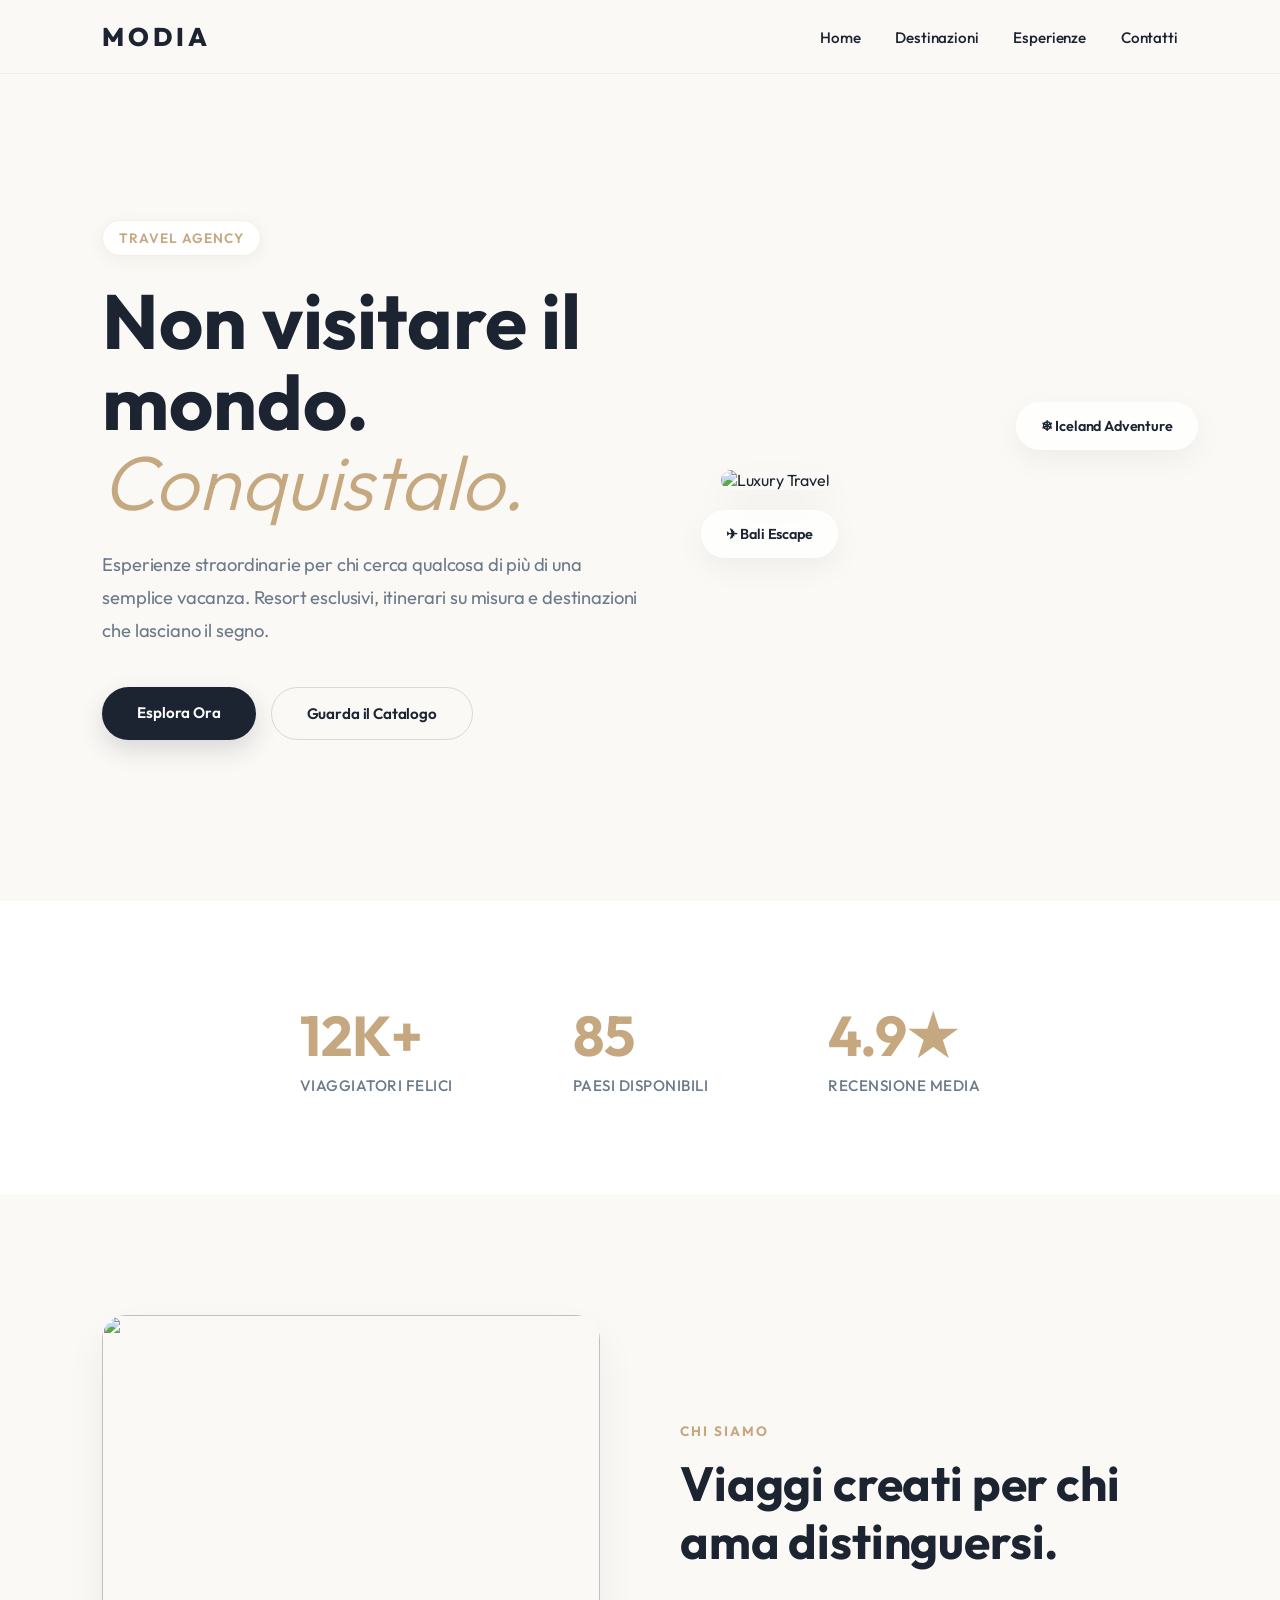
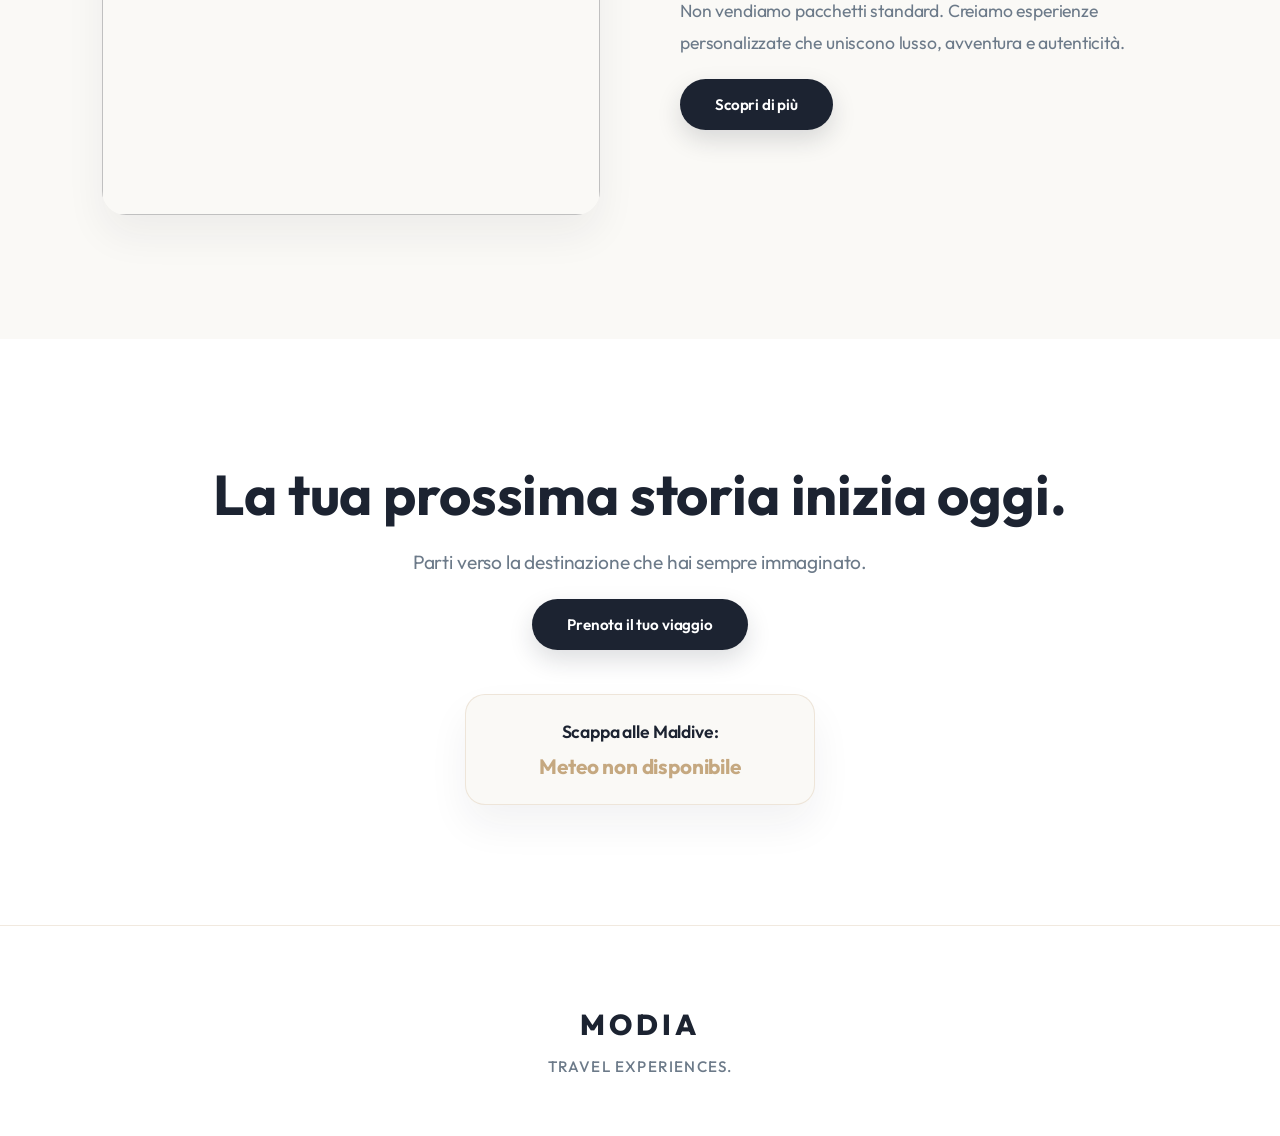
==== index.html @ ba81bed4 "Sito Modia Travel Agency" ====
<!doctype html>
<html lang="it">
  <head>
    <meta charset="UTF-8" />
    <meta name="viewport" content="width=device-width, initial-scale=1.0" />
    <title>MODIA Travel Agency</title>
    <link rel="stylesheet" href="style.css" />
    <link rel="preconnect" href="https://fonts.googleapis.com" />
    <link
      href="https://fonts.googleapis.com/css2?family=Outfit:wght@300;400;500;600;700;800&display=swap"
      rel="stylesheet"
    />
  </head>

  <body>
    <nav>
      <div class="logo">MODIA</div>

      <ul>
        <li><a href="index.html">Home</a></li>
        <li><a href="destinazioni.html">Destinazioni</a></li>
        <li><a href="#">Esperienze</a></li>
        <li><a href="#">Contatti</a></li>
      </ul>
    </nav>

    <section class="hero">
      <div class="hero-text">
        <span class="badge"> Travel Agency </span>

        <h1>
          Non visitare il mondo.
          <span>Conquistalo.</span>
        </h1>

        <p>
          Esperienze straordinarie per chi cerca qualcosa di più di una semplice
          vacanza. Resort esclusivi, itinerari su misura e destinazioni che
          lasciano il segno.
        </p>

        <div class="hero-buttons">
          <a href="destinazioni.html" class="btn-primary"> Esplora Ora </a>

          <a href="#" class="btn-secondary"> Guarda il Catalogo </a>
        </div>
      </div>

      <div class="hero-image">
        <div class="floating-card top">✈ Bali Escape</div>

        <div class="floating-card bottom">❄ Iceland Adventure</div>

        <img
          src="https://images.unsplash.com/photo-1507525428034-b723cf961d3e?w=1200"
          alt="Luxury Travel"
        />
      </div>
    </section>

    <section class="stats">
      <div>
        <h2>12K+</h2>
        <p>Viaggiatori Felici</p>
      </div>

      <div>
        <h2>85</h2>
        <p>Paesi Disponibili</p>
      </div>

      <div>
        <h2>4.9★</h2>
        <p>Recensione Media</p>
      </div>
    </section>

    <section class="about">
      <div class="about-image">
        <img
          src="https://images.unsplash.com/photo-1488646953014-85cb44e25828?w=1000"
        />
      </div>

      <div class="about-content">
        <span>CHI SIAMO</span>

        <h2>Viaggi creati per chi ama distinguersi.</h2>

        <p>
          Non vendiamo pacchetti standard. Creiamo esperienze personalizzate che
          uniscono lusso, avventura e autenticità.
        </p>

        <a href="destinazioni.html" class="btn-primary"> Scopri di più </a>
      </div>
    </section>

    <section class="cta">
      <h2>La tua prossima storia inizia oggi.</h2>

      <p>Parti verso la destinazione che hai sempre immaginato.</p>

      <a href="destinazioni.html" class="btn-primary">
        Prenota il tuo viaggio
      </a>

      <br /><br /><br /><br />

      <!-- Preparazione per API -->
      <div class="scheda-viaggio">
        <h3>Scappa alle Maldive:</h3>
        <div id="meteo-maldive">Caricamento meteo..</div>
      </div>
      <script src="script.js"></script>
    </section>

    <footer>
      <h2>MODIA</h2>

      <p>Travel Experiences.</p>
    </footer>
  </body>
</html>
---- style.css ----
* {
  margin: 0;
  padding: 0;
  box-sizing: border-box;
  font-family: "Outfit", sans-serif;
}

:root {
  --bg-color: #faf9f6; /* Bianco caldo/avorio luxury */
  --text-main: #1c2331; /* Blu notte quasi nero per i testi */
  --text-muted: #6c7a89; /* Grigio morbido per i sottotitoli */
  --accent-gold: #c5a880; /* Oro sabbia elegante per i dettagli */
  --accent-blue: #4a90e2; /* Blu riviera per elementi attivi */
  --white-glass: rgba(255, 255, 255, 0.75);
  --shadow-soft: 0 20px 40px rgba(28, 35, 49, 0.06);
}

body {
  background: var(--bg-color);
  color: var(--text-main);
  overflow-x: hidden;
  letter-spacing: -0.01em;
}

/* NAV */
nav {
  position: fixed;
  top: 0;
  width: 100%;
  display: flex;
  justify-content: space-between;
  align-items: center;
  padding: 20px 8%;
  backdrop-filter: blur(20px);
  -webkit-backdrop-filter: blur(20px);
  background: rgba(250, 249, 246, 0.8);
  border-bottom: 1px solid rgba(197, 168, 128, 0.15);
  z-index: 1000;
}

.logo {
  font-size: 1.6rem;
  font-weight: 800;
  letter-spacing: 4px;
  color: var(--text-main);
}

nav ul {
  display: flex;
  gap: 35px;
  list-style: none;
}

nav a {
  text-decoration: none;
  color: var(--text-main);
  font-weight: 500;
  font-size: 0.95rem;
  transition: 0.3s ease;
}

nav a:hover {
  color: var(--accent-gold);
}

/* HERO */
.hero {
  min-height: 100vh;
  display: grid;
  grid-template-columns: 1.1fr 0.9fr;
  align-items: center;
  padding: 140px 8% 80px 8%;
  gap: 60px;
}

.badge {
  display: inline-block;
  padding: 8px 16px;
  border-radius: 30px;
  background: white;
  color: var(--accent-gold);
  font-weight: 600;
  font-size: 0.85rem;
  letter-spacing: 1px;
  text-transform: uppercase;
  box-shadow: 0 4px 15px rgba(197, 168, 128, 0.12);
  margin-bottom: 25px;
  border: 1px solid rgba(197, 168, 128, 0.2);
}

.hero h1 {
  font-size: clamp(3.5rem, 6vw, 5.5rem);
  font-weight: 700;
  line-height: 1.05;
  color: var(--text-main);
  margin-bottom: 25px;
}

.hero h1 span {
  color: var(--accent-gold);
  display: block;
  font-weight: 300;
  font-style: italic;
}

.hero p {
  color: var(--text-muted);
  font-size: 1.15rem;
  line-height: 1.8;
  max-width: 550px;
}

.hero-buttons {
  display: flex;
  gap: 15px;
  margin-top: 40px;
}

.btn-primary {
  padding: 16px 35px;
  border-radius: 50px;
  background: var(--text-main);
  color: white;
  text-decoration: none;
  font-weight: 600;
  font-size: 0.95rem;
  transition: 0.3s ease;
  box-shadow: 0 10px 25px rgba(28, 35, 49, 0.15);
}

.btn-primary:hover {
  background: var(--accent-gold);
  transform: translateY(-2px);
  box-shadow: 0 10px 25px rgba(197, 168, 128, 0.3);
}

.btn-secondary {
  padding: 16px 35px;
  border-radius: 50px;
  border: 1px solid rgba(28, 35, 49, 0.15);
  text-decoration: none;
  color: var(--text-main);
  font-weight: 600;
  font-size: 0.95rem;
  background: transparent;
  transition: 0.3s ease;
}

.btn-secondary:hover {
  background: white;
  border-color: var(--accent-gold);
  color: var(--accent-gold);
  transform: translateY(-2px);
}

.hero-image {
  position: relative;
}

.hero-image img {
  width: 100%;
  border-radius: 24px;
  height: 600px;
  object-fit: cover;
  box-shadow: var(--shadow-soft);
}
/* Bali img */
.floating-card {
  position: absolute;
  background: var(--white-glass);
  backdrop-filter: blur(15px);
  -webkit-backdrop-filter: blur(15px);
  padding: 14px 24px;
  border-radius: 50px;
  font-weight: 600;
  font-size: 0.9rem;
  color: var(--text-main);
  box-shadow: 0 10px 30px rgba(0, 0, 0, 0.05);
  border: 1px solid rgba(255, 255, 255, 0.6);
  animation: float 4s ease-in-out infinite;
}

.top {
  top: 40px;
  left: -20px;
}

.bottom {
  bottom: 40px;
  right: -20px;
  animation-delay: 2s;
}

@keyframes float {
  0%,
  100% {
    transform: translateY(0);
  }
  50% {
    transform: translateY(-10px);
  }
}

/* STATISTICHE */
.stats {
  display: flex;
  justify-content: center;
  gap: 120px;
  padding: 100px 8%;
  background: white;
  box-shadow:
    inset 0 1px 0 rgba(0, 0, 0, 0.02),
    inset 0 -1px 0 rgba(0, 0, 0, 0.02);
}

.stats h2 {
  font-size: 3.5rem;
  font-weight: 700;
  color: var(--accent-gold);
  margin-bottom: 5px;
}

.stats p {
  color: var(--text-muted);
  font-weight: 500;
  font-size: 0.95rem;
  letter-spacing: 0.5px;
  text-transform: uppercase;
}

/* CHI SIAMO */
.about {
  display: grid;
  grid-template-columns: 1fr 1fr;
  gap: 80px;
  align-items: center;
  padding: 120px 8%;
}

.about img {
  width: 100%;
  border-radius: 24px;
  height: 500px;
  object-fit: cover;
  box-shadow: var(--shadow-soft);
}

.about span {
  color: var(--accent-gold);
  font-weight: 700;
  font-size: 0.85rem;
  letter-spacing: 2px;
}

.about h2 {
  font-size: 3rem;
  font-weight: 700;
  line-height: 1.2;
  margin: 15px 0 25px 0;
  color: var(--text-main);
}

.about p {
  color: var(--text-muted);
  margin-bottom: 35px;
  font-size: 1.1rem;
  line-height: 1.8;
}

/* CTA */
.cta {
  padding: 120px 8%;
  text-align: center;
  background: white;
}

.cta h2 {
  font-size: 3.5rem;
  font-weight: 700;
  color: var(--text-main);
  margin-bottom: 20px;
}

.cta p {
  color: var(--text-muted);
  font-size: 1.2rem;
  margin-bottom: 40px;
}

/* API WEATHER CARD  */
.scheda-viaggio {
  background: var(--bg-color);
  border: 1px solid rgba(197, 168, 128, 0.25);
  padding: 25px;
  border-radius: 20px;
  max-width: 350px;
  margin: 0 auto;
  box-shadow: var(--shadow-soft);
}

.scheda-viaggio h3 {
  font-size: 1.1rem;
  color: var(--text-main);
  margin-bottom: 10px;
  font-weight: 600;
}

#meteo-maldive {
  color: var(--accent-gold);
  font-weight: 700;
  font-size: 1.3rem;
}

/* DESTINAZIONI PAGE */
.destinations-page {
  padding: 160px 8% 100px 8%;
}

.title {
  text-align: center;
  margin-bottom: 60px;
}

.title span {
  color: var(--accent-gold);
  font-weight: 700;
  letter-spacing: 2px;
  font-size: 0.85rem;
}

.title h1 {
  font-size: 3.5rem;
  font-weight: 700;
  color: var(--text-main);
  margin-top: 10px;
}

.masonry {
  display: grid;
  grid-template-columns: repeat(3, 1fr);
  grid-auto-rows: 280px;
  gap: 25px;
}

.card {
  position: relative;
  overflow: hidden;
  border-radius: 20px;
  cursor: pointer;
  box-shadow: 0 10px 30px rgba(0, 0, 0, 0.03);
}

.card img {
  width: 100%;
  height: 100%;
  object-fit: cover;
  transition: transform 0.8s cubic-bezier(0.25, 1, 0.5, 1);
}

.card:hover img {
  transform: scale(1.08);
}

.large {
  grid-column: span 2;
}

.tall {
  grid-row: span 2;
}

.overlay {
  position: absolute;
  bottom: 0;
  left: 0;
  width: 100%;
  height: 100%;
  padding: 30px;
  display: flex;
  align-items: flex-end;

  background: linear-gradient(
    to top,
    rgba(28, 35, 49, 0.6) 0%,
    rgba(28, 35, 49, 0) 60%
  );
  transition: background 0.3s ease;
}

.card:hover .overlay {
  background: linear-gradient(
    to top,
    rgba(28, 35, 49, 0.75) 0%,
    rgba(28, 35, 49, 0.1) 100%
  );
}

.overlay h3 {
  color: white;
  font-size: 1.5rem;
  font-weight: 600;
  letter-spacing: 0.5px;
  text-shadow: 0 2px 10px rgba(0, 0, 0, 0.2);
}
/* LUXURY SERVICES */
.luxury-services {
  display: grid;
  grid-template-columns: repeat(3, 1fr);
  gap: 40px;
  padding: 100px 8%;
  background: #ffffff;
  text-align: center;
}

.service-card {
  padding: 30px;
  border-radius: 15px;
  transition: transform 0.3s ease;
}

.service-card:hover {
  transform: translateY(-5px);
}

.service-icon {
  font-size: 2rem;
  color: var(--accent-gold);
  display: block;
  margin-bottom: 15px;
}

.service-card h3 {
  font-size: 1.3rem;
  font-weight: 600;
  margin-bottom: 12px;
  color: var(--text-main);
}

.service-card p {
  color: var(--text-muted);
  font-size: 0.95rem;
  line-height: 1.6;
}

/* LIVE WEATHER SECTION */
.live-weather-section {
  padding: 100px 8%;
  background: var(--bg-color);
}

.weather-grid {
  display: grid;
  grid-template-columns: repeat(3, 1fr);
  gap: 30px;
  max-width: 1000px;
  margin: 0 auto;
}

.weather-box {
  background: white;
  padding: 30px;
  border-radius: 20px;
  text-align: center;
  box-shadow: var(--shadow-soft);
  border: 1px solid rgba(197, 168, 128, 0.15);
}

.weather-box h4 {
  font-size: 1.1rem;
  color: var(--text-muted);
  margin-bottom: 15px;
  text-transform: uppercase;
  letter-spacing: 1px;
}

.temp-loading {
  font-size: 1.8rem;
  font-weight: 700;
  color: var(--accent-gold);
}

/* MOBILE ADAPTATION */
@media (max-width: 900px) {
  .luxury-services,
  .weather-grid {
    grid-template-columns: 1fr;
    gap: 30px;
  }
}

/* ==============================================
    FOOTER
============================================== */
footer {
  padding: 80px 8% 60px 8%;
  background: #ffffff;
  color: var(--text-main);
  text-align: center;
  border-top: 1px solid rgba(197, 168, 128, 0.25);
}

footer h2 {
  font-size: 1.8rem;
  font-weight: 800;
  letter-spacing: 4px;
  margin-bottom: 15px;
  color: var(--text-main);
}

footer p {
  color: var(--text-muted);
  font-size: 0.95rem;
  letter-spacing: 1.2px;
  text-transform: uppercase;
  font-weight: 500;
}

/* ==============================================
    CONVERTITORE DI VALUTA
============================================== */

.currency-section {
  padding: 100px 8% 40px 8%;
  background: #ffffff;
  text-align: center;
}

.currency-card {
  background: var(--bg-color);
  max-width: 600px;
  margin: 0 auto;
  padding: 40px;
  border-radius: 24px;
  box-shadow: var(--shadow-soft);
  border: 1px solid rgba(197, 168, 128, 0.15);
}

.input-group {
  display: flex;
  flex-direction: column;
  align-items: center;
  margin-bottom: 35px;
}

.input-group label {
  font-size: 0.9rem;
  font-weight: 600;
  text-transform: uppercase;
  letter-spacing: 1px;
  color: var(--text-muted);
  margin-bottom: 10px;
}

.input-group input {
  width: 200px;
  padding: 12px 20px;
  font-size: 1.5rem;
  font-weight: 700;
  border-radius: 50px;
  border: 1px solid rgba(197, 168, 128, 0.3);
  text-align: center;
  color: var(--text-main);
  background: white;
  outline: none;
  transition: border-color 0.3s ease;
}

.input-group input:focus {
  border-color: var(--accent-gold);
}

.conversion-results {
  display: grid;
  grid-template-columns: 1fr 1fr;
  gap: 30px;
}

.result-box {
  background: white;
  padding: 20px;
  border-radius: 16px;
  border: 1px solid rgba(0, 0, 0, 0.03);
}

.currency-name {
  font-size: 0.9rem;
  font-weight: 500;
  color: var(--text-muted);
  display: block;
  margin-bottom: 8px;
}

.currency-value {
  font-size: 1.4rem;
  color: var(--text-main);
}

.currency-value strong {
  color: var(--accent-gold);
  font-weight: 700;
}

@media (max-width: 600px) {
  .conversion-results {
    grid-template-columns: 1fr;
    gap: 20px;
  }
}

/* ==============================================
   STYLE JS ANIMAZIONI
============================================== */
.fade-in-element {
  opacity: 0;
  transform: translateY(40px);
  transition:
    opacity 1.2s cubic-bezier(0.215, 0.61, 0.355, 1),
    transform 1.2s cubic-bezier(0.215, 0.61, 0.355, 1);
  will-change: transform, opacity;
}

.fade-in-element.visible {
  opacity: 1;
  transform: translateY(0);
}

.masonry .card:nth-child(2) {
  transition-delay: 0.1s;
}
.masonry .card:nth-child(3) {
  transition-delay: 0.2s;
}
.masonry .card:nth-child(4) {
  transition-delay: 0.3s;
}

.luxury-services .service-card:nth-child(2) {
  transition-delay: 0.15s;
}
.luxury-services .service-card:nth-child(3) {
  transition-delay: 0.3s;
}

.weather-grid .weather-box:nth-child(2) {
  transition-delay: 0.15s;
}
.weather-grid .weather-box:nth-child(3) {
  transition-delay: 0.3s;
}

/* ==============================================
    MOBILE
============================================== */
@media (max-width: 900px) {
  nav {
    padding: 20px 5%;
  }
  nav ul {
    gap: 15px;
  }
  .hero {
    grid-template-columns: 1fr;
    padding-top: 120px;
    text-align: center;
    gap: 40px;
  }
  .hero p {
    margin: 0 auto;
  }
  .hero-buttons {
    justify-content: center;
  }
  .hero-image img {
    height: 450px;
  }
  .floating-card {
    display: none; /* Rimuove ingombri su mobile */
  }
  .stats {
    flex-direction: column;
    gap: 40px;
    padding: 60px 8%;
  }
  .about {
    grid-template-columns: 1fr;
    text-align: center;
    gap: 40px;
  }
  .masonry {
    grid-template-columns: 1fr;
    grid-auto-rows: 250px;
  }
  .large,
  .tall {
    grid-column: auto;
    grid-row: auto;
  }
  .title h1,
  .cta h2,
  .about h2 {
    font-size: 2.3rem;
  }
}
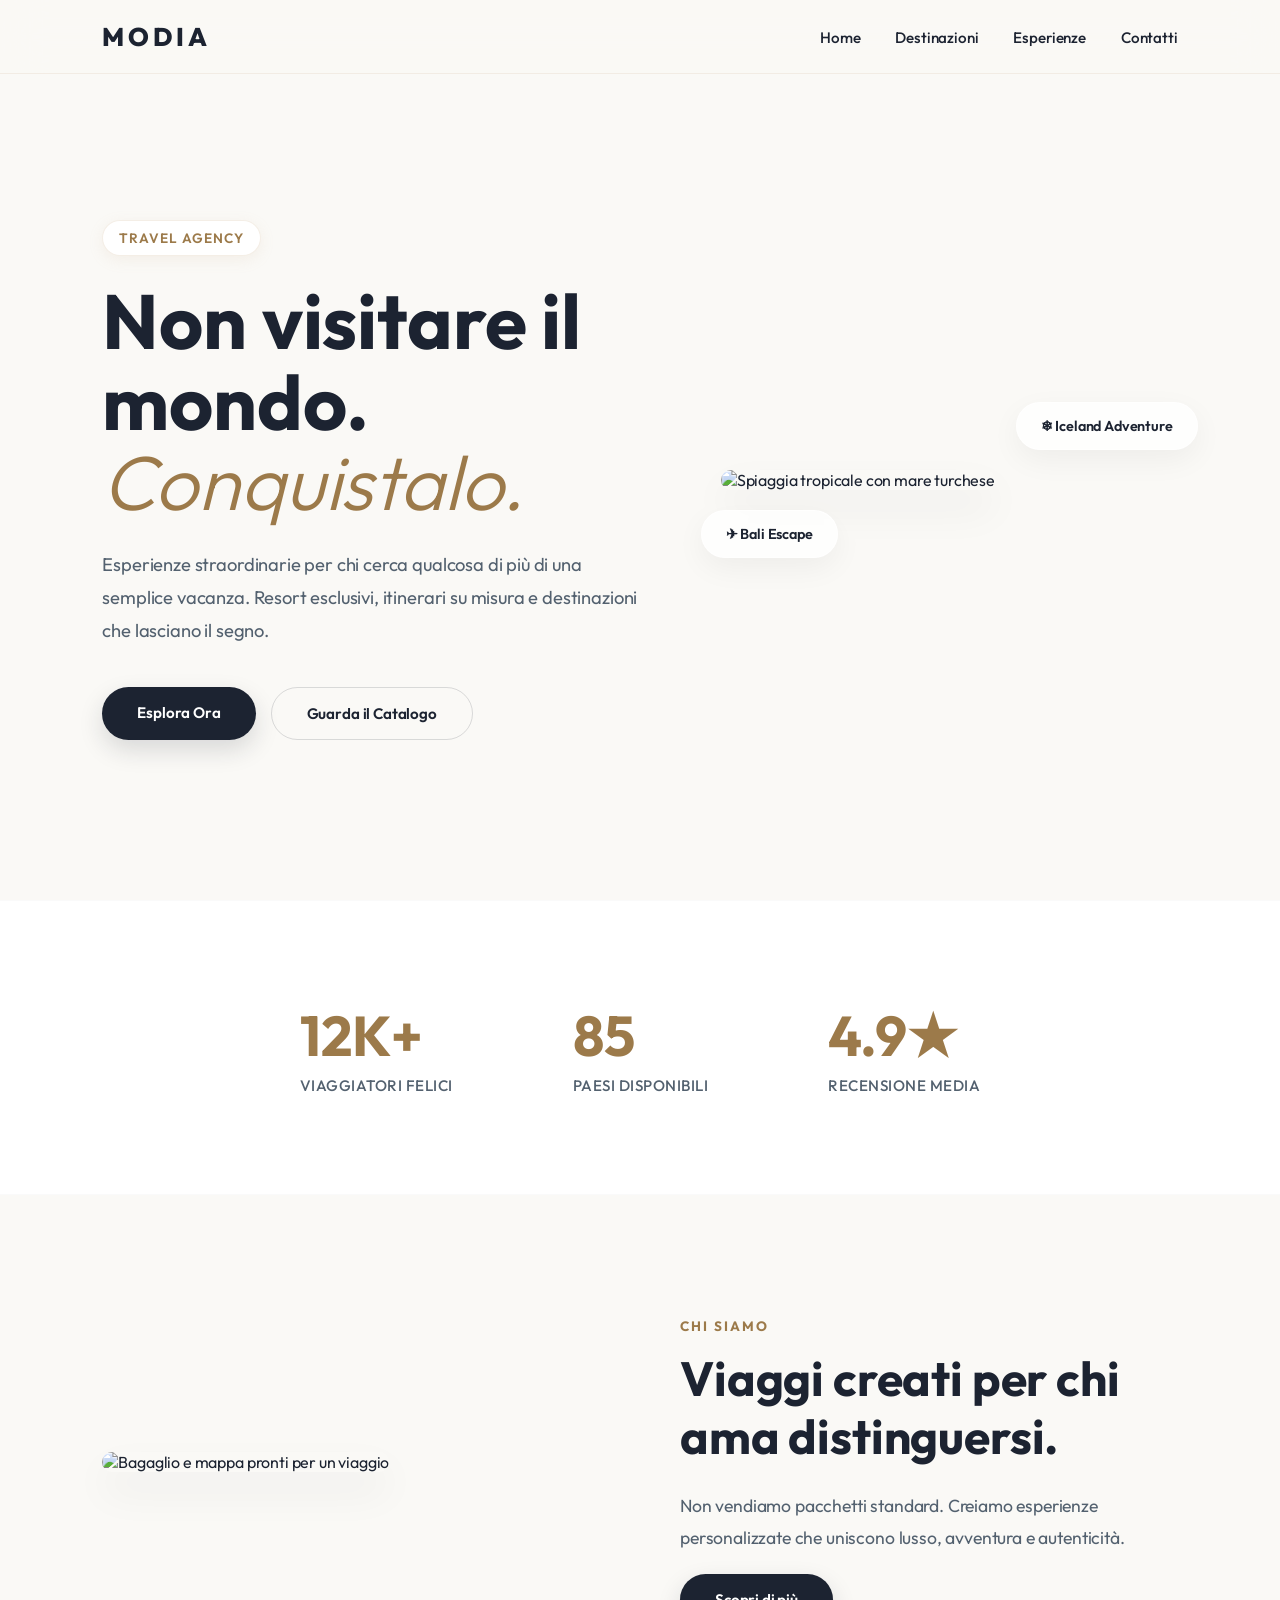
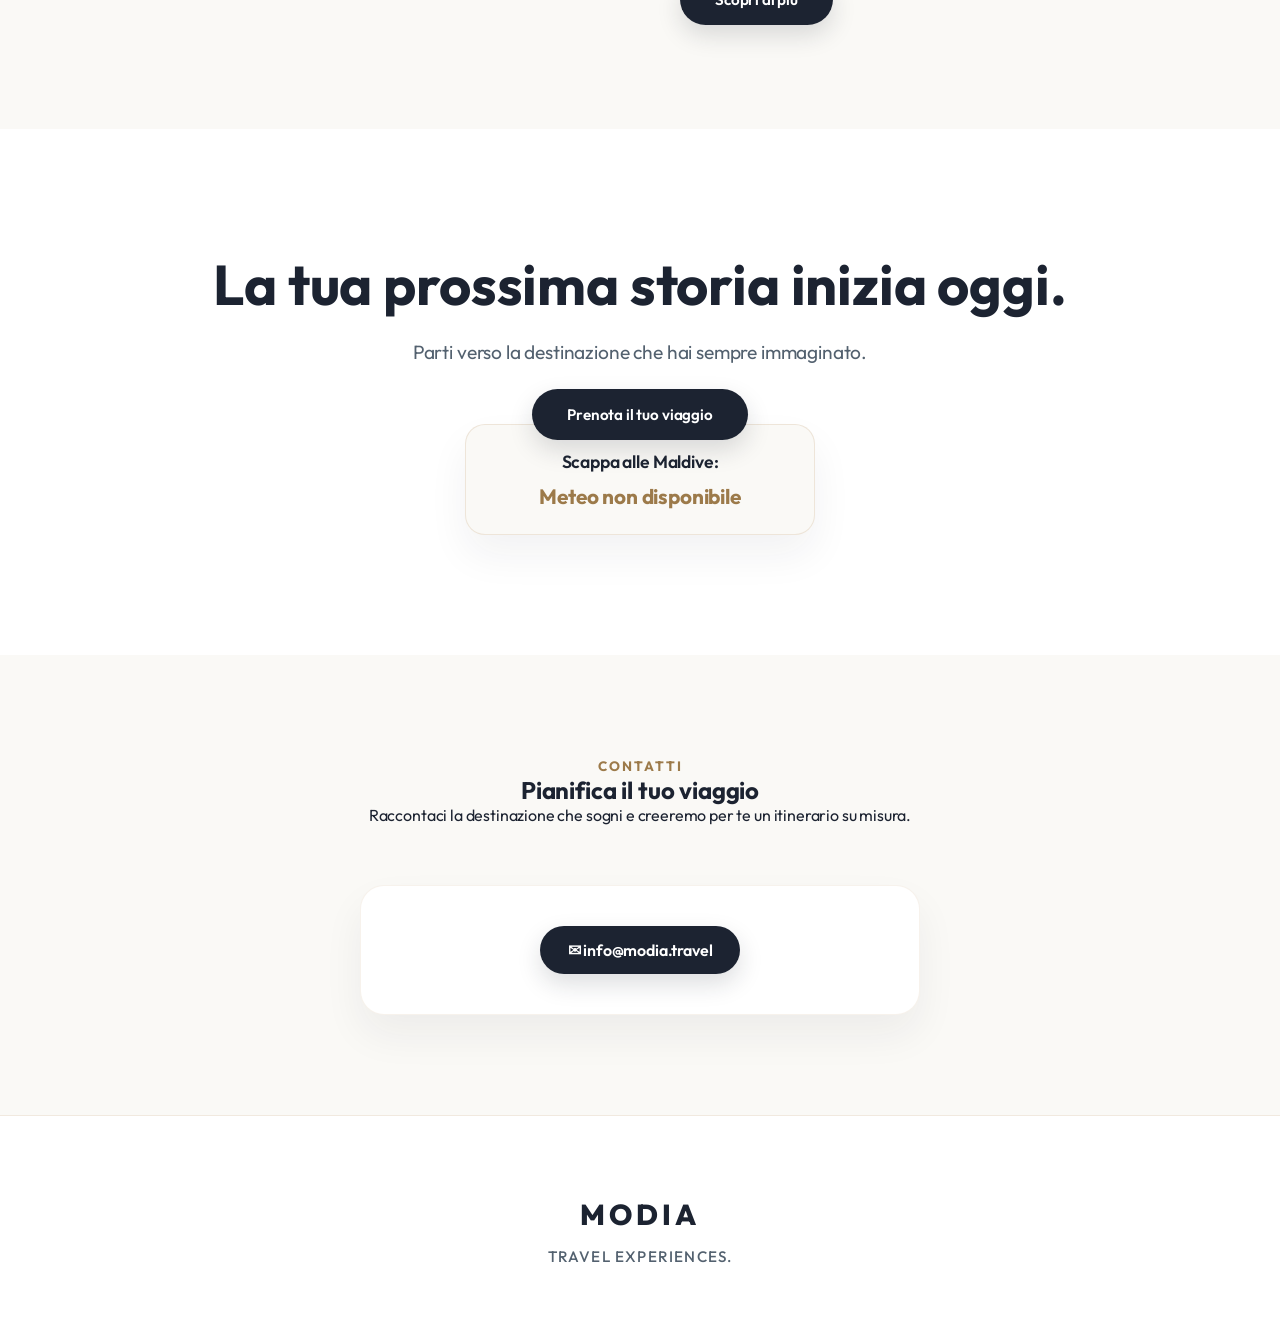
==== commit c87e8de2: "Accessibilita: meta description, landmark main, heading ordinati, contrasto AA, CTA con navigazione " ====
--- a/index.html
+++ b/index.html
@@ -3,7 +3,12 @@
   <head>
     <meta charset="UTF-8" />
     <meta name="viewport" content="width=device-width, initial-scale=1.0" />
+    <meta
+      name="description"
+      content="MODIA Travel Agency: viaggi ed esperienze su misura, resort esclusivi e itinerari personalizzati in tutto il mondo."
+    />
     <title>MODIA Travel Agency</title>
+    <link rel="icon" href="favicon.ico" />
     <link rel="stylesheet" href="style.css" />
     <link rel="preconnect" href="https://fonts.googleapis.com" />
     <link
@@ -13,112 +18,140 @@
   </head>
 
   <body>
-    <nav>
-      <div class="logo">MODIA</div>
+    <header>
+      <nav>
+        <div class="logo">MODIA</div>
 
-      <ul>
-        <li><a href="index.html">Home</a></li>
-        <li><a href="destinazioni.html">Destinazioni</a></li>
-        <li><a href="#">Esperienze</a></li>
-        <li><a href="#">Contatti</a></li>
-      </ul>
-    </nav>
+        <ul>
+          <li><a href="index.html" aria-current="page">Home</a></li>
+          <li><a href="destinazioni.html">Destinazioni</a></li>
+          <li><a href="destinazioni.html">Esperienze</a></li>
+          <li><a href="#contatti">Contatti</a></li>
+        </ul>
+      </nav>
+    </header>
 
-    <section class="hero">
-      <div class="hero-text">
-        <span class="badge"> Travel Agency </span>
+    <main>
+      <section class="hero">
+        <div class="hero-text">
+          <span class="badge"> Travel Agency </span>
 
-        <h1>
-          Non visitare il mondo.
-          <span>Conquistalo.</span>
-        </h1>
+          <h1>
+            Non visitare il mondo.
+            <span>Conquistalo.</span>
+          </h1>
 
-        <p>
-          Esperienze straordinarie per chi cerca qualcosa di più di una semplice
-          vacanza. Resort esclusivi, itinerari su misura e destinazioni che
-          lasciano il segno.
-        </p>
+          <p>
+            Esperienze straordinarie per chi cerca qualcosa di più di una
+            semplice vacanza. Resort esclusivi, itinerari su misura e
+            destinazioni che lasciano il segno.
+          </p>
 
-        <div class="hero-buttons">
-          <a href="destinazioni.html" class="btn-primary"> Esplora Ora </a>
+          <div class="hero-buttons">
+            <a href="destinazioni.html" class="btn-primary"> Esplora Ora </a>
 
-          <a href="#" class="btn-secondary"> Guarda il Catalogo </a>
+            <a href="destinazioni.html" class="btn-secondary">
+              Guarda il Catalogo
+            </a>
+          </div>
         </div>
-      </div>
 
-      <div class="hero-image">
-        <div class="floating-card top">✈ Bali Escape</div>
+        <div class="hero-image">
+          <div class="floating-card top">✈ Bali Escape</div>
 
-        <div class="floating-card bottom">❄ Iceland Adventure</div>
+          <div class="floating-card bottom">❄ Iceland Adventure</div>
 
-        <img
-          src="https://images.unsplash.com/photo-1507525428034-b723cf961d3e?w=1200"
-          alt="Luxury Travel"
-        />
-      </div>
-    </section>
+          <img
+            src="https://images.unsplash.com/photo-1507525428034-b723cf961d3e?w=1200"
+            alt="Spiaggia tropicale con mare turchese"
+            width="1200"
+            height="600"
+            fetchpriority="high"
+          />
+        </div>
+      </section>
 
-    <section class="stats">
-      <div>
-        <h2>12K+</h2>
-        <p>Viaggiatori Felici</p>
-      </div>
+      <section class="stats">
+        <div>
+          <h2>12K+</h2>
+          <p>Viaggiatori Felici</p>
+        </div>
 
-      <div>
-        <h2>85</h2>
-        <p>Paesi Disponibili</p>
-      </div>
+        <div>
+          <h2>85</h2>
+          <p>Paesi Disponibili</p>
+        </div>
 
-      <div>
-        <h2>4.9★</h2>
-        <p>Recensione Media</p>
-      </div>
-    </section>
+        <div>
+          <h2>4.9★</h2>
+          <p>Recensione Media</p>
+        </div>
+      </section>
 
-    <section class="about">
-      <div class="about-image">
-        <img
-          src="https://images.unsplash.com/photo-1488646953014-85cb44e25828?w=1000"
-        />
-      </div>
+      <section class="about">
+        <div class="about-image">
+          <img
+            src="https://images.unsplash.com/photo-1488646953014-85cb44e25828?w=1000"
+            alt="Bagaglio e mappa pronti per un viaggio"
+            width="1000"
+            height="667"
+            loading="lazy"
+          />
+        </div>
 
-      <div class="about-content">
-        <span>CHI SIAMO</span>
+        <div class="about-content">
+          <span>CHI SIAMO</span>
 
-        <h2>Viaggi creati per chi ama distinguersi.</h2>
+          <h2>Viaggi creati per chi ama distinguersi.</h2>
 
-        <p>
-          Non vendiamo pacchetti standard. Creiamo esperienze personalizzate che
-          uniscono lusso, avventura e autenticità.
-        </p>
+          <p>
+            Non vendiamo pacchetti standard. Creiamo esperienze personalizzate
+            che uniscono lusso, avventura e autenticità.
+          </p>
 
-        <a href="destinazioni.html" class="btn-primary"> Scopri di più </a>
-      </div>
-    </section>
+          <a href="destinazioni.html" class="btn-primary"> Scopri di più </a>
+        </div>
+      </section>
 
-    <section class="cta">
-      <h2>La tua prossima storia inizia oggi.</h2>
+      <section class="cta">
+        <h2>La tua prossima storia inizia oggi.</h2>
 
-      <p>Parti verso la destinazione che hai sempre immaginato.</p>
+        <p>Parti verso la destinazione che hai sempre immaginato.</p>
 
-      <a href="destinazioni.html" class="btn-primary">
-        Prenota il tuo viaggio
-      </a>
+        <a href="destinazioni.html" class="btn-primary">
+          Prenota il tuo viaggio
+        </a>
 
-      <br /><br /><br /><br />
+        <!-- Preparazione per API -->
+        <div class="scheda-viaggio">
+          <h3>Scappa alle Maldive:</h3>
+          <div id="meteo-maldive">Caricamento meteo..</div>
+        </div>
+      </section>
 
-      <!-- Preparazione per API -->
-      <div class="scheda-viaggio">
-        <h3>Scappa alle Maldive:</h3>
-        <div id="meteo-maldive">Caricamento meteo..</div>
-      </div>
-      <script src="script.js"></script>
-    </section>
+      <section class="contacts" id="contatti">
+        <div class="title">
+          <span>CONTATTI</span>
+          <h2>Pianifica il tuo viaggio</h2>
+          <p>
+            Raccontaci la destinazione che sogni e creeremo per te un itinerario
+            su misura.
+          </p>
+        </div>
+        <div class="contact-card">
+          <a class="contact-mail" href="mailto:info@modia.travel">
+            ✉ info@modia.travel
+          </a>
+        </div>
+      </section>
+    </main>
 
     <footer>
-      <h2>MODIA</h2>
+      <p class="footer-brand">MODIA</p>
 
       <p>Travel Experiences.</p>
     </footer>
+
+    <script src="script.js"></script>
   </body>
 </html>
--- a/style.css
+++ b/style.css
@@ -8,8 +8,13 @@
 :root {
   --bg-color: #faf9f6; /* Bianco caldo/avorio luxury */
   --text-main: #1c2331; /* Blu notte quasi nero per i testi */
-  --text-muted: #6c7a89; /* Grigio morbido per i sottotitoli */
-  --accent-gold: #c5a880; /* Oro sabbia elegante per i dettagli */
+  /* Grigio scuro per soddisfare il contrasto WCAG AA (>= 4.5:1)
+     su sfondo avorio e bianco. */
+  --text-muted: #53616f;
+  /* Oro sabbia scurito: usato per testi (prezzi, label) con contrasto AA.
+     Per le superfici decorative resta var(--accent-gold-soft). */
+  --accent-gold: #9c7a4a;
+  --accent-gold-soft: #c5a880;
   --accent-blue: #4a90e2; /* Blu riviera per elementi attivi */
   --white-glass: rgba(255, 255, 255, 0.75);
   --shadow-soft: 0 20px 40px rgba(28, 35, 49, 0.06);
@@ -316,6 +321,13 @@
   padding: 160px 8% 100px 8%;
 }
 
+.card-link {
+  display: block;
+  width: 100%;
+  height: 100%;
+  text-decoration: none;
+}
+
 .title {
   text-align: center;
   margin-bottom: 60px;
@@ -429,6 +441,7 @@
   margin-bottom: 15px;
 }
 
+.service-card h2,
 .service-card h3 {
   font-size: 1.3rem;
   font-weight: 600;
@@ -465,9 +478,10 @@
   border: 1px solid rgba(197, 168, 128, 0.15);
 }
 
+.weather-box h3,
 .weather-box h4 {
   font-size: 1.1rem;
-  color: var(--text-muted);
+  color: var(--text-main);
   margin-bottom: 15px;
   text-transform: uppercase;
   letter-spacing: 1px;
@@ -499,7 +513,8 @@
   border-top: 1px solid rgba(197, 168, 128, 0.25);
 }
 
-footer h2 {
+footer h2,
+.footer-brand {
   font-size: 1.8rem;
   font-weight: 800;
   letter-spacing: 4px;
@@ -605,6 +620,54 @@
     grid-template-columns: 1fr;
     gap: 20px;
   }
+}
+
+/* ==============================================
+    CONTATTI (ancora da navigazione)
+============================================== */
+.contacts {
+  padding: 100px 8%;
+  background: var(--bg-color);
+}
+
+.contact-card {
+  background: white;
+  max-width: 560px;
+  margin: 0 auto;
+  padding: 40px;
+  border-radius: 24px;
+  text-align: center;
+  box-shadow: var(--shadow-soft);
+  border: 1px solid rgba(197, 168, 128, 0.15);
+}
+
+.contact-mail {
+  display: inline-block;
+  padding: 14px 28px;
+  border-radius: 50px;
+  background: var(--text-main);
+  color: white;
+  text-decoration: none;
+  font-weight: 600;
+  font-size: 1rem;
+  box-shadow: 0 10px 25px rgba(28, 35, 49, 0.15);
+  transition:
+    background 0.3s ease,
+    transform 0.3s ease;
+}
+
+.contact-mail:hover {
+  background: var(--accent-gold);
+  transform: translateY(-2px);
+}
+
+/* Anticipa lo spazio riservato all'immagine hero: evita layout shift */
+.hero-image img {
+  aspect-ratio: 1 / 0.75;
+}
+
+.card img {
+  aspect-ratio: auto;
 }
 
 /* ==============================================
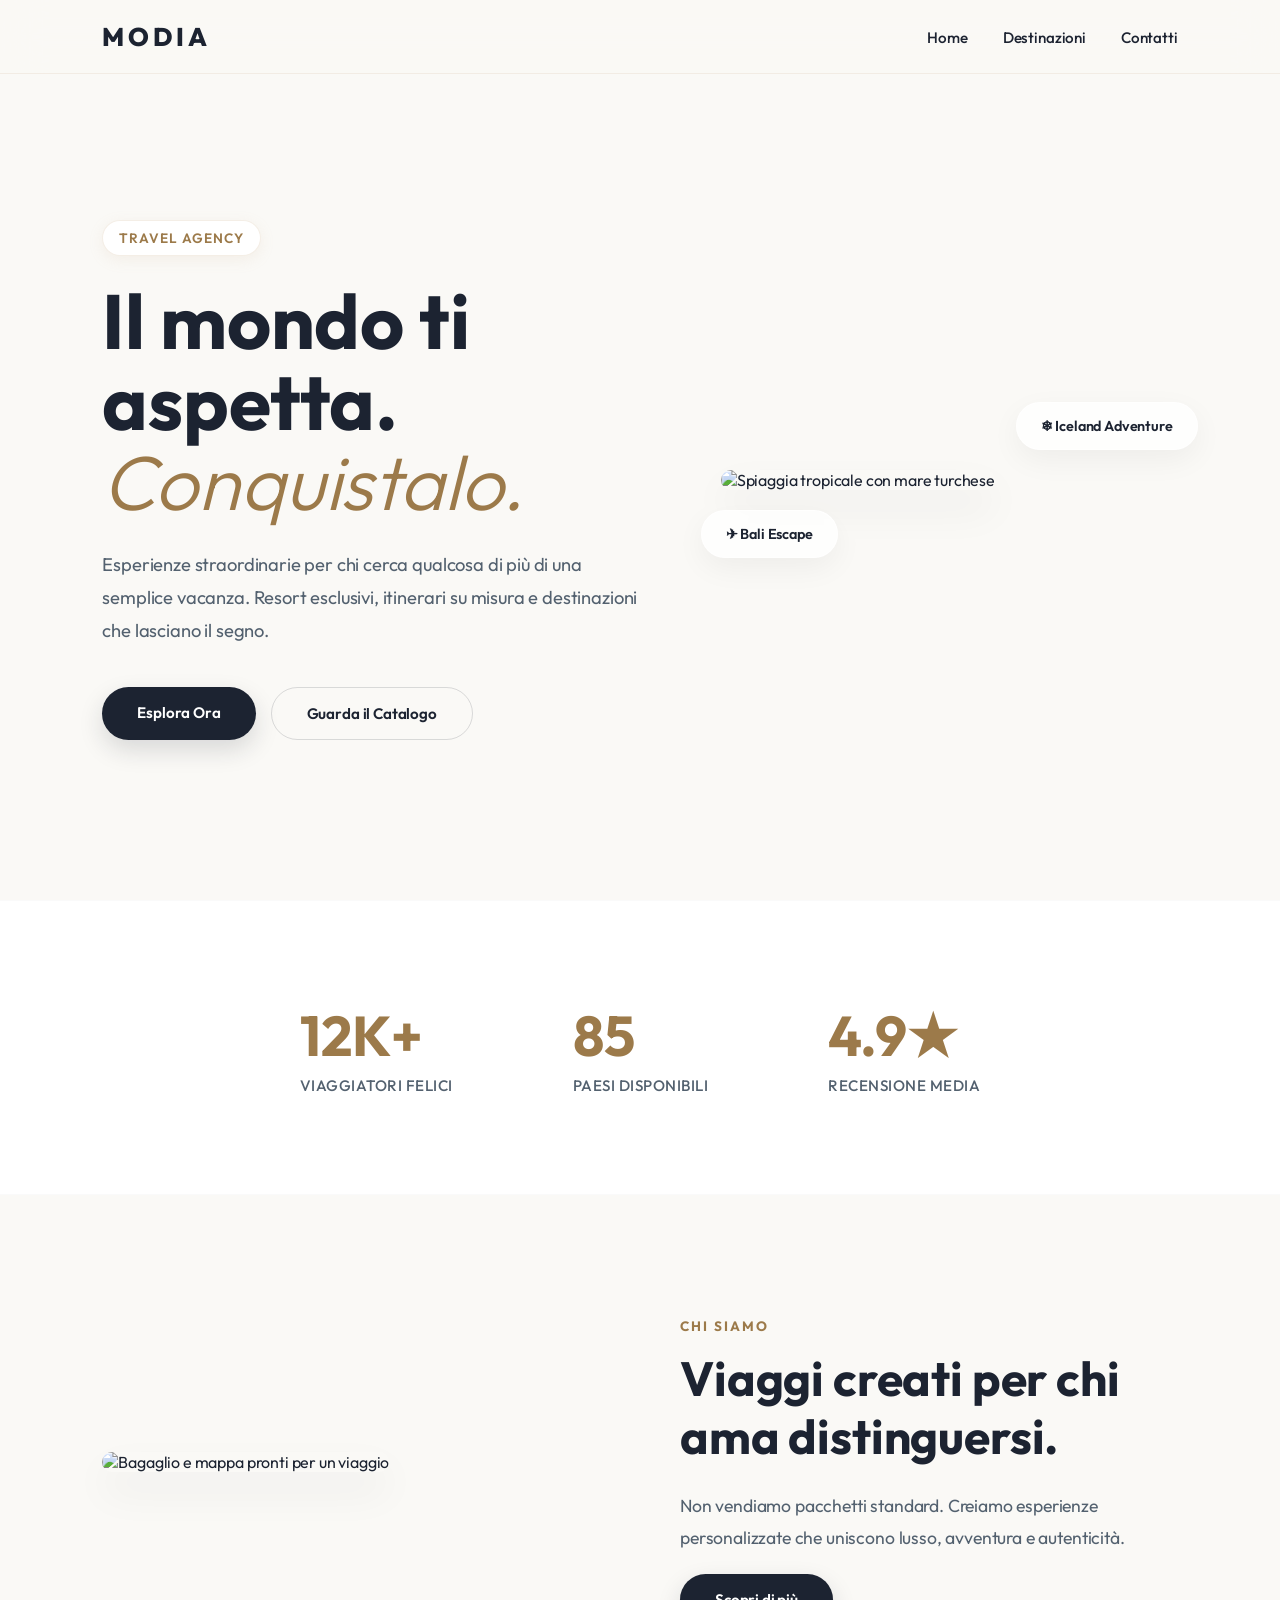
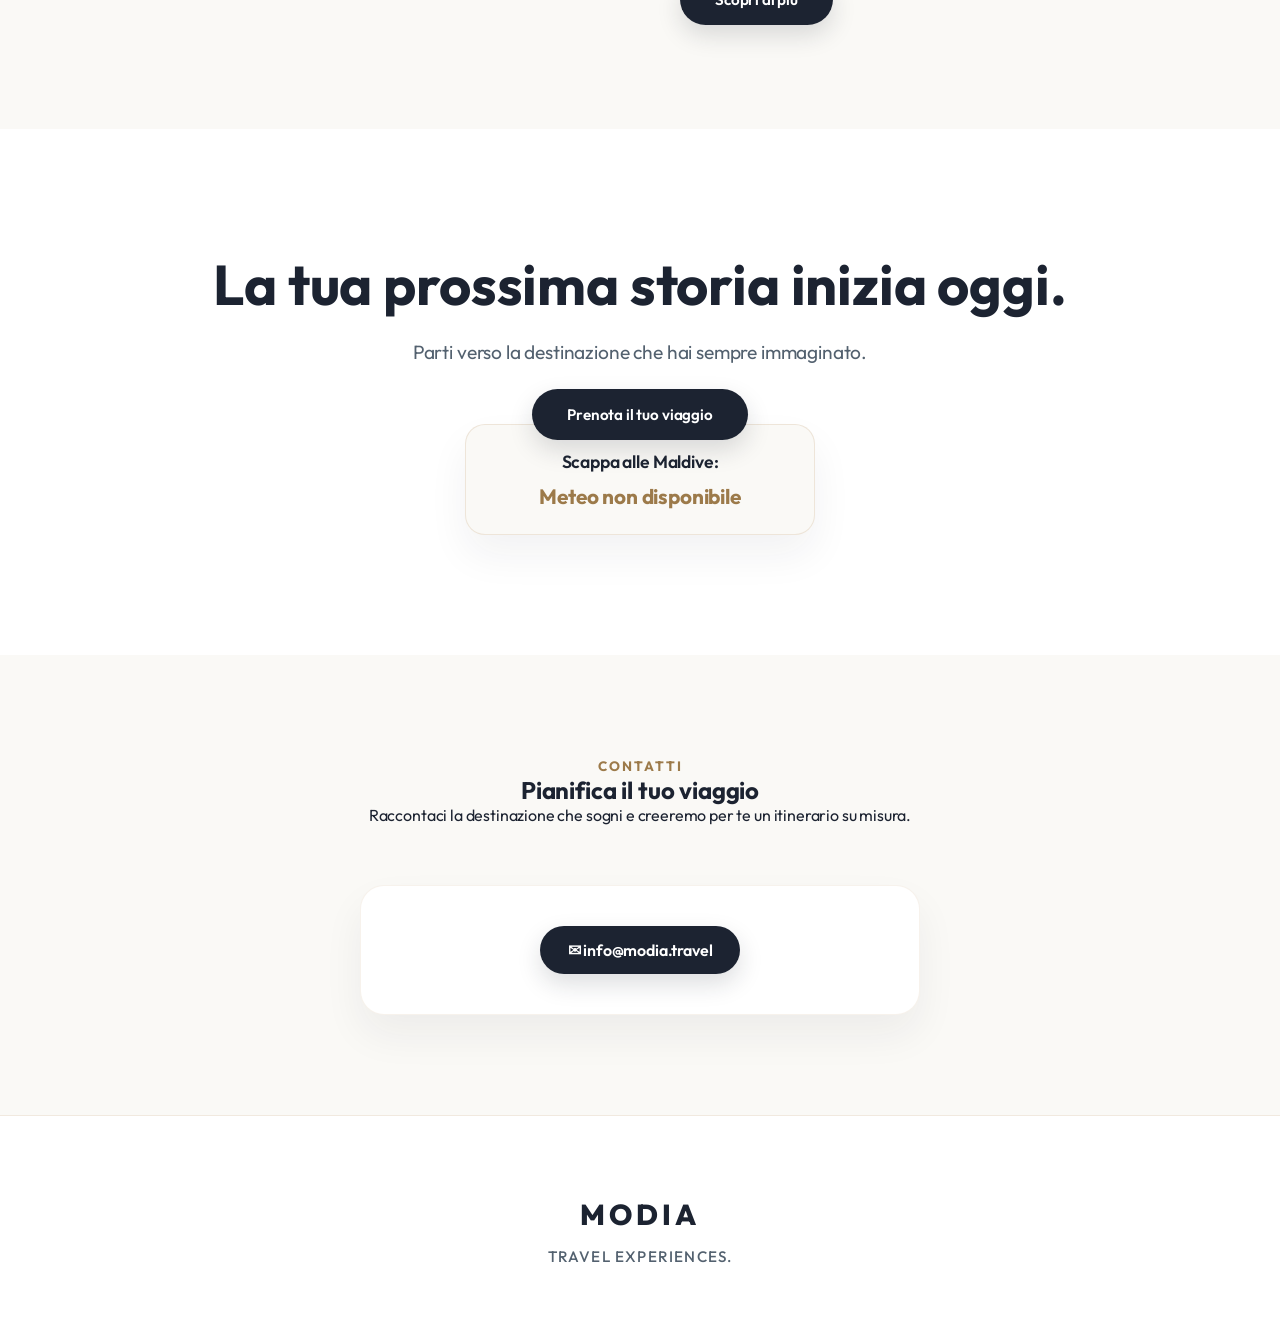
==== commit 17ecb036: "Nuovo titolo" ====
--- a/index.html
+++ b/index.html
@@ -25,7 +25,6 @@
         <ul>
           <li><a href="index.html" aria-current="page">Home</a></li>
           <li><a href="destinazioni.html">Destinazioni</a></li>
-          <li><a href="destinazioni.html">Esperienze</a></li>
           <li><a href="#contatti">Contatti</a></li>
         </ul>
       </nav>
@@ -37,7 +36,7 @@
           <span class="badge"> Travel Agency </span>
 
           <h1>
-            Non visitare il mondo.
+            Il mondo ti aspetta.
             <span>Conquistalo.</span>
           </h1>
 
